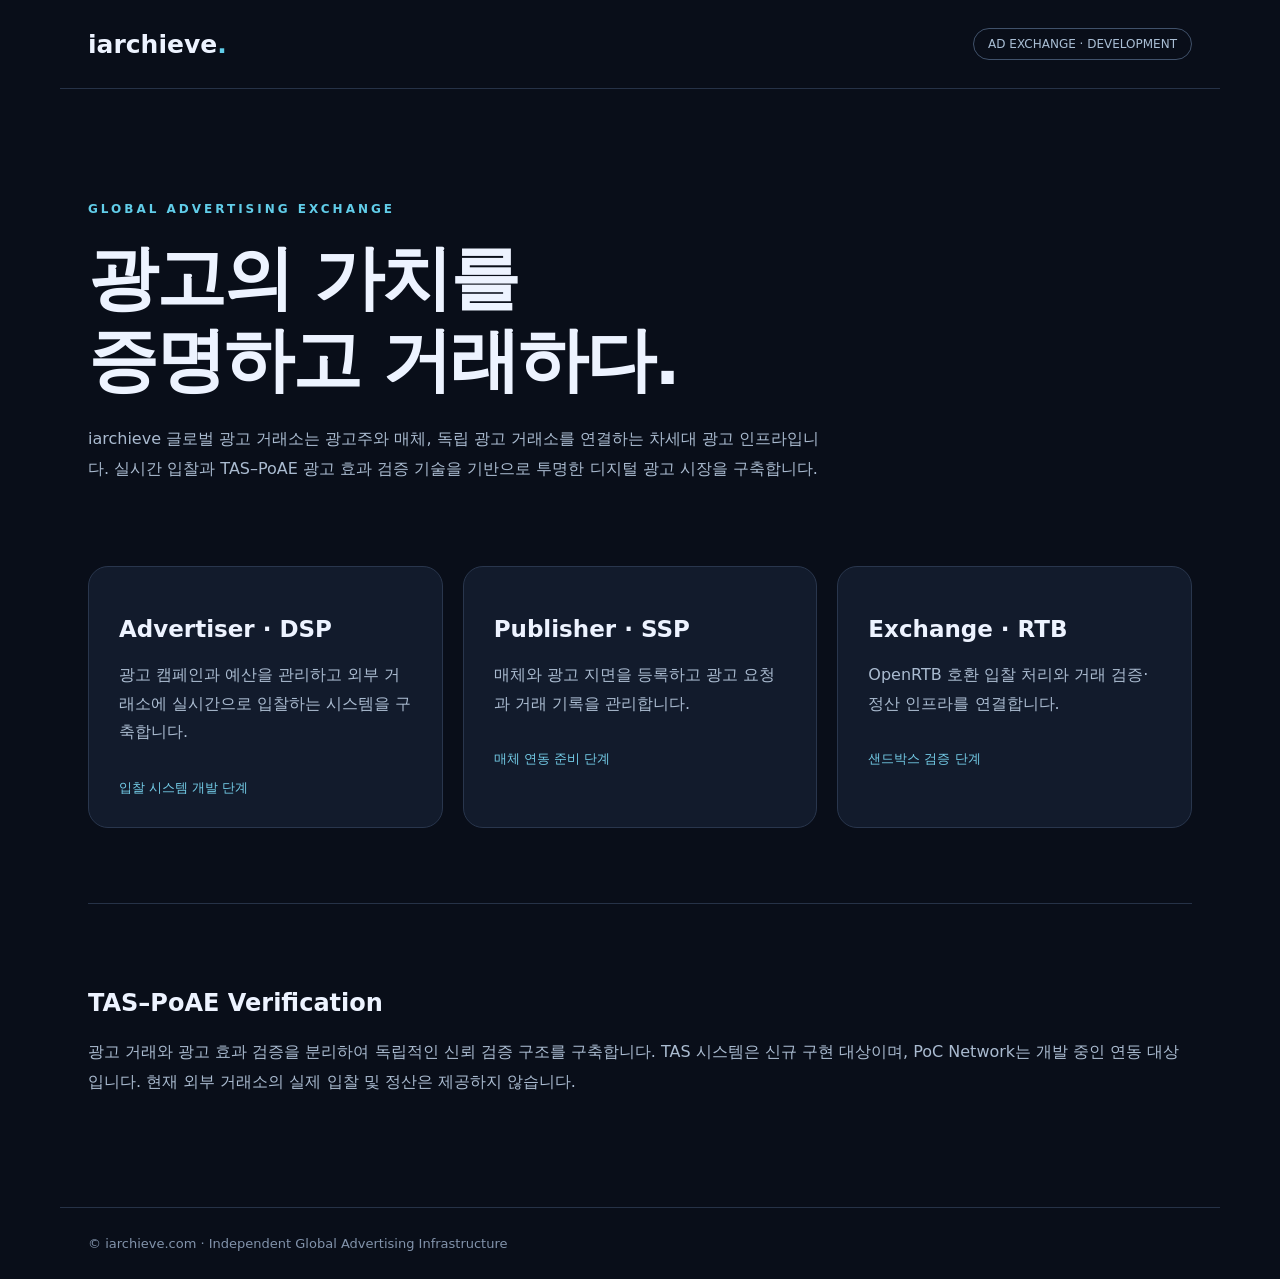
==== public/ads/index.html @ d8d56379 "feat: add iarchieve independent ad exchange portal" ====
<!doctype html>
<html lang="ko">
<head>
<meta charset="utf-8">
<meta name="viewport" content="width=device-width, initial-scale=1">
<meta name="description" content="iarchieve 독립 글로벌 광고 거래소">
<title>iarchieve | Global Ad Exchange</title>
<style>
:root {
  font-family: system-ui, "Malgun Gothic", sans-serif;
  color: #edf3ff;
  background: #090e19;
}
* { box-sizing: border-box; }
body { margin: 0; }
a { color: inherit; text-decoration: none; }
header, main, footer {
  max-width: 1160px;
  margin: auto;
  padding: 28px;
}
header {
  display: flex;
  justify-content: space-between;
  align-items: center;
  border-bottom: 1px solid #263247;
}
.logo { font-size: 25px; font-weight: 800; }
.logo span { color: #61cde9; }
.status {
  border: 1px solid #40516a;
  padding: 8px 14px;
  border-radius: 30px;
  color: #a9bed4;
  font-size: 12px;
}
.hero { padding: 85px 0 65px; }
.eyebrow {
  color: #61cde9;
  letter-spacing: 3px;
  font-size: 12px;
  font-weight: 700;
}
h1 {
  font-size: clamp(38px, 6vw, 70px);
  line-height: 1.17;
  letter-spacing: -2px;
  margin: 22px 0;
}
.description {
  max-width: 750px;
  color: #aabbd0;
  line-height: 1.9;
}
.grid {
  display: grid;
  grid-template-columns: repeat(3, 1fr);
  gap: 20px;
}
.card {
  padding: 30px;
  min-height: 250px;
  background: #121b2c;
  border: 1px solid #29364d;
  border-radius: 20px;
}
.card h2 { font-size: 23px; }
.card p { color: #aabbd0; line-height: 1.8; }
.tag {
  display: inline-block;
  margin-top: 16px;
  color: #74cde8;
  font-size: 13px;
}
.section {
  padding: 65px 0;
  border-top: 1px solid #263247;
  margin-top: 75px;
}
.section p { color: #aabbd0; line-height: 1.9; }
footer {
  color: #8293ab;
  border-top: 1px solid #263247;
  font-size: 13px;
}
@media (max-width: 760px) {
  .grid { grid-template-columns: 1fr; }
  .hero { padding: 45px 0; }
}
</style>
</head>
<body>
<header>
  <a class="logo" href="/">iarchieve<span>.</span></a>
  <div class="status">AD EXCHANGE · DEVELOPMENT</div>
</header>

<main>
  <section class="hero">
    <div class="eyebrow">GLOBAL ADVERTISING EXCHANGE</div>
    <h1>광고의 가치를<br>증명하고 거래하다.</h1>
    <p class="description">
      iarchieve 글로벌 광고 거래소는 광고주와 매체,
      독립 광고 거래소를 연결하는 차세대 광고 인프라입니다.
      실시간 입찰과 TAS–PoAE 광고 효과 검증 기술을 기반으로
      투명한 디지털 광고 시장을 구축합니다.
    </p>
  </section>

  <section class="grid">
    <article class="card">
      <h2>Advertiser · DSP</h2>
      <p>광고 캠페인과 예산을 관리하고 외부 거래소에
      실시간으로 입찰하는 시스템을 구축합니다.</p>
      <span class="tag">입찰 시스템 개발 단계</span>
    </article>

    <article class="card">
      <h2>Publisher · SSP</h2>
      <p>매체와 광고 지면을 등록하고
      광고 요청과 거래 기록을 관리합니다.</p>
      <span class="tag">매체 연동 준비 단계</span>
    </article>

    <article class="card">
      <h2>Exchange · RTB</h2>
      <p>OpenRTB 호환 입찰 처리와
      거래 검증·정산 인프라를 연결합니다.</p>
      <span class="tag">샌드박스 검증 단계</span>
    </article>
  </section>

  <section class="section">
    <h2>TAS–PoAE Verification</h2>
    <p>
      광고 거래와 광고 효과 검증을 분리하여
      독립적인 신뢰 검증 구조를 구축합니다.
      TAS 시스템은 신규 구현 대상이며,
      PoC Network는 개발 중인 연동 대상입니다.
      현재 외부 거래소의 실제 입찰 및 정산은 제공하지 않습니다.
    </p>
  </section>
</main>

<footer>
  © iarchieve.com · Independent Global Advertising Infrastructure
</footer>
</body>
</html>
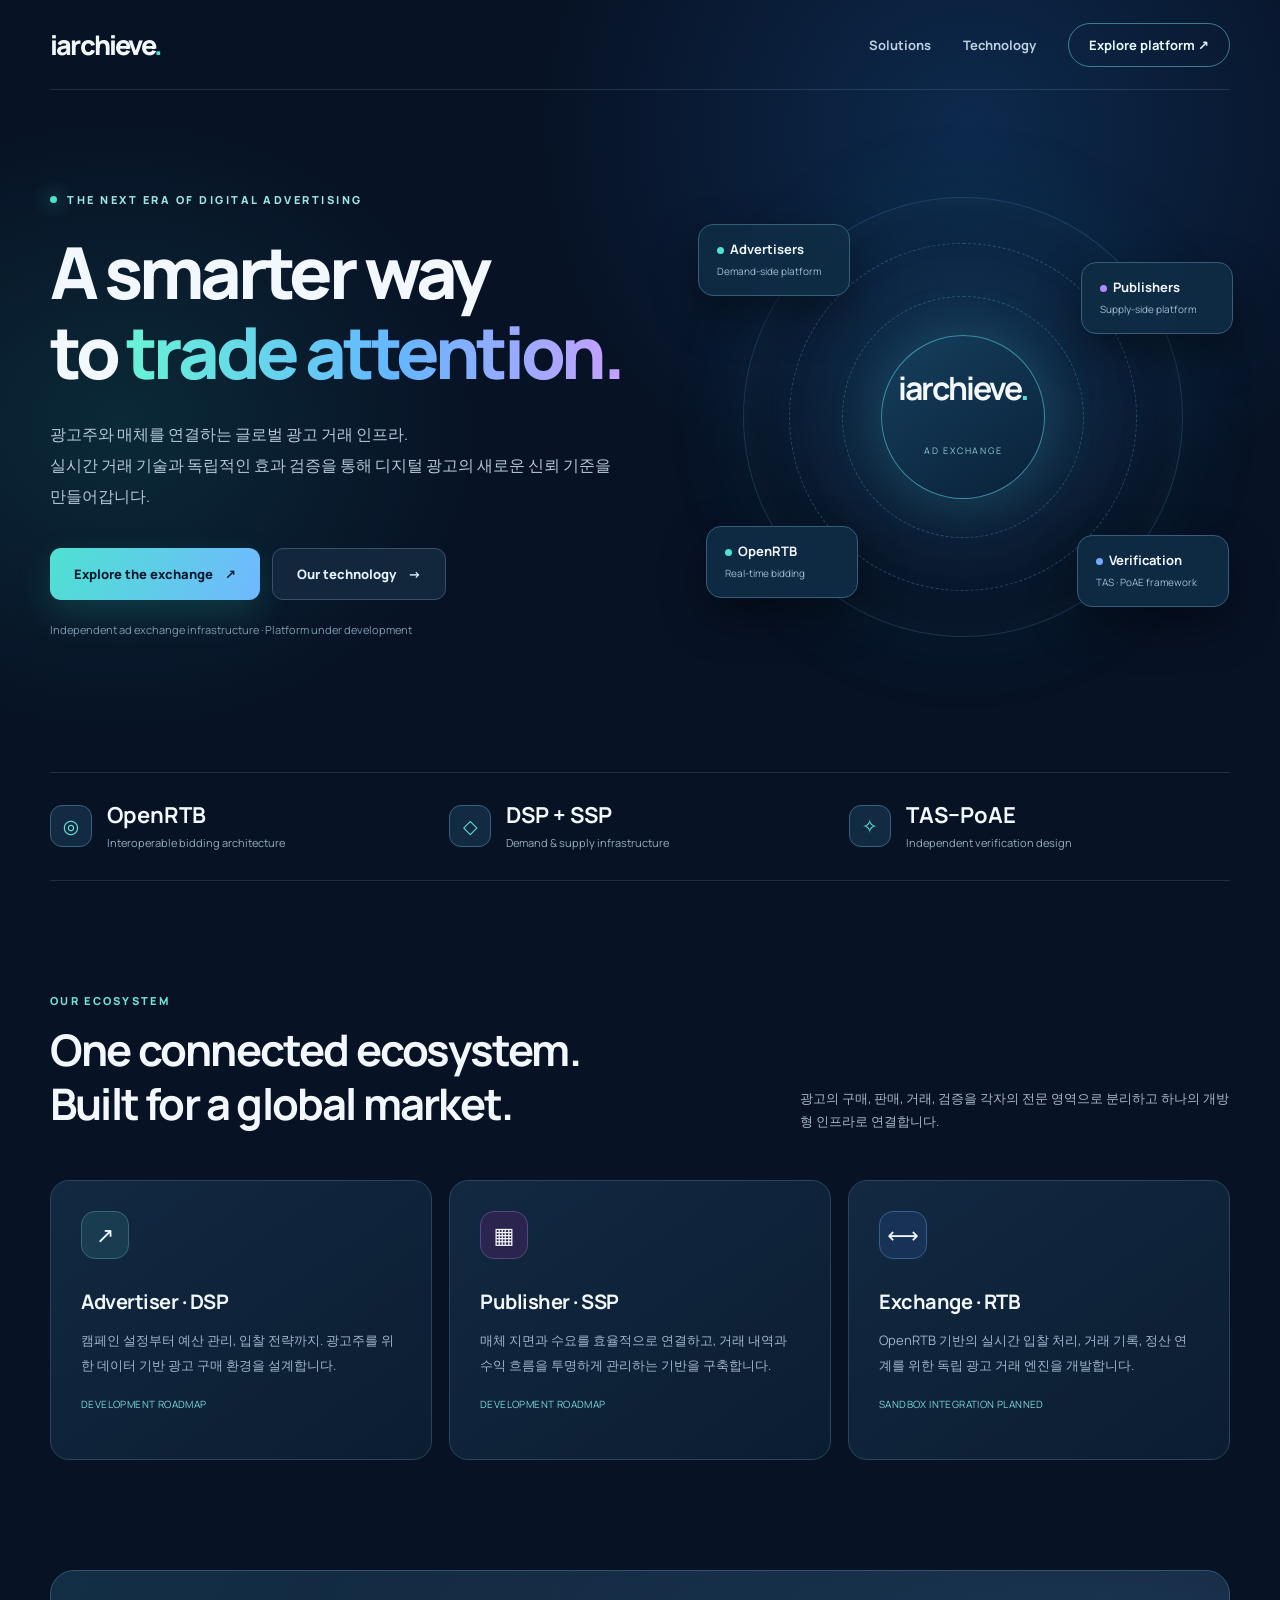
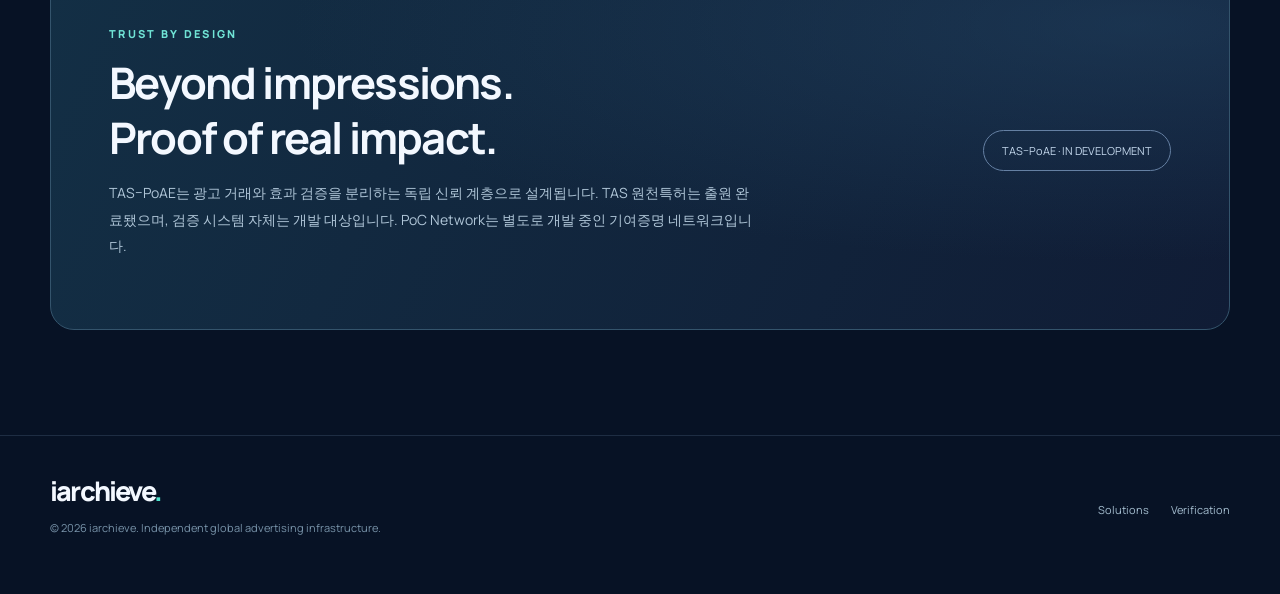
==== commit fc4dd104: "design: premium global advertising landing" ====
--- a/public/ads/index.html
+++ b/public/ads/index.html
@@ -1,149 +1,69 @@
 <!doctype html>
 <html lang="ko">
 <head>
-<meta charset="utf-8">
-<meta name="viewport" content="width=device-width, initial-scale=1">
-<meta name="description" content="iarchieve 독립 글로벌 광고 거래소">
-<title>iarchieve | Global Ad Exchange</title>
+<meta charset="utf-8"><meta name="viewport" content="width=device-width, initial-scale=1">
+<meta name="theme-color" content="#071225">
+<meta name="description" content="iarchieve — Independent global advertising exchange infrastructure.">
+<title>iarchieve — Global Advertising Exchange</title>
 <style>
-:root {
-  font-family: system-ui, "Malgun Gothic", sans-serif;
-  color: #edf3ff;
-  background: #090e19;
-}
-* { box-sizing: border-box; }
-body { margin: 0; }
-a { color: inherit; text-decoration: none; }
-header, main, footer {
-  max-width: 1160px;
-  margin: auto;
-  padding: 28px;
-}
-header {
-  display: flex;
-  justify-content: space-between;
-  align-items: center;
-  border-bottom: 1px solid #263247;
-}
-.logo { font-size: 25px; font-weight: 800; }
-.logo span { color: #61cde9; }
-.status {
-  border: 1px solid #40516a;
-  padding: 8px 14px;
-  border-radius: 30px;
-  color: #a9bed4;
-  font-size: 12px;
-}
-.hero { padding: 85px 0 65px; }
-.eyebrow {
-  color: #61cde9;
-  letter-spacing: 3px;
-  font-size: 12px;
-  font-weight: 700;
-}
-h1 {
-  font-size: clamp(38px, 6vw, 70px);
-  line-height: 1.17;
-  letter-spacing: -2px;
-  margin: 22px 0;
-}
-.description {
-  max-width: 750px;
-  color: #aabbd0;
-  line-height: 1.9;
-}
-.grid {
-  display: grid;
-  grid-template-columns: repeat(3, 1fr);
-  gap: 20px;
-}
-.card {
-  padding: 30px;
-  min-height: 250px;
-  background: #121b2c;
-  border: 1px solid #29364d;
-  border-radius: 20px;
-}
-.card h2 { font-size: 23px; }
-.card p { color: #aabbd0; line-height: 1.8; }
-.tag {
-  display: inline-block;
-  margin-top: 16px;
-  color: #74cde8;
-  font-size: 13px;
-}
-.section {
-  padding: 65px 0;
-  border-top: 1px solid #263247;
-  margin-top: 75px;
-}
-.section p { color: #aabbd0; line-height: 1.9; }
-footer {
-  color: #8293ab;
-  border-top: 1px solid #263247;
-  font-size: 13px;
-}
-@media (max-width: 760px) {
-  .grid { grid-template-columns: 1fr; }
-  .hero { padding: 45px 0; }
-}
+@import url('https://fonts.googleapis.com/css2?family=DM+Sans:wght@400;500;600;700;800&family=Manrope:wght@400;500;600;700;800&display=swap');
+:root{color-scheme:dark;--bg:#071225;--surface:#0e2038;--line:rgba(164,203,236,.15);--muted:#a8bed1;--white:#f3f8ff;--aqua:#4de3ce;--blue:#60a5fa;--violet:#b28aff;font-family:Manrope,'Malgun Gothic',system-ui,sans-serif}
+*{box-sizing:border-box}html{scroll-behavior:smooth}body{margin:0;background:var(--bg);color:var(--white);overflow-x:hidden}a{color:inherit;text-decoration:none}button{font:inherit}::selection{background:#4de3ce;color:#071225}
+.wrap{width:min(1180px,calc(100% - 48px));margin:auto}
+.bg{position:absolute;inset:0;pointer-events:none;overflow:hidden;z-index:-1}.bg:before{content:"";position:absolute;top:-320px;right:-160px;width:940px;height:900px;background:radial-gradient(ellipse,rgba(35,125,219,.22),transparent 65%)}.bg:after{content:"";position:absolute;top:100px;left:-260px;width:760px;height:650px;background:radial-gradient(ellipse,rgba(38,210,189,.12),transparent 67%)}
+nav{height:90px;display:flex;align-items:center;justify-content:space-between;border-bottom:1px solid var(--line)}.brand{font-size:27px;letter-spacing:-1.8px;font-weight:800}.brand i{color:var(--aqua);font-style:normal}.navlinks{display:flex;align-items:center;gap:32px;color:#bed0e1;font-size:13px;font-weight:700}.navlinks a:hover,.footerlinks a:hover{color:var(--aqua)}.nav-cta{padding:12px 20px;border:1px solid rgba(111,219,224,.5);border-radius:100px;color:#e8fffd!important}
+.hero{position:relative;min-height:680px;display:grid;grid-template-columns:1.08fr .92fr;align-items:center;gap:20px;padding:72px 0 100px}.eyebrow{display:inline-flex;align-items:center;gap:10px;color:#9ae7e4;font-size:11px;letter-spacing:2.5px;font-weight:800}.eyebrow:before{content:"";width:7px;height:7px;border-radius:50%;background:var(--aqua);box-shadow:0 0 18px var(--aqua)}h1{font-size:clamp(48px,5.6vw,78px);letter-spacing:-4.4px;line-height:1.12;margin:24px 0 26px;font-weight:800}h1 span{background:linear-gradient(90deg,#68f3d7 0%,#65b6ff 55%,#c7a0ff 100%);color:transparent;background-clip:text}.lead{font-size:16px;line-height:1.95;color:#b4c7d9;max-width:570px}.actions{display:flex;gap:12px;flex-wrap:wrap;margin-top:36px}.btn{display:inline-flex;align-items:center;justify-content:center;gap:12px;padding:16px 24px;border-radius:11px;font-weight:800;font-size:13px;transition:transform .2s,box-shadow .2s}.btn:hover{transform:translateY(-3px)}.primary{background:linear-gradient(115deg,#4ee1d1,#70b8ff);color:#071b30;box-shadow:0 14px 35px #32d1c52c}.secondary{border:1px solid #38516b;background:#12263c;color:#e4f4ff}.note{color:#7f9ab0;font-size:11px;margin-top:22px}
+.visual{height:510px;position:relative;display:grid;place-items:center}.orb{position:absolute;width:440px;height:440px;border:1px solid rgba(111,181,244,.2);border-radius:50%;background:radial-gradient(circle at 50% 50%,#225e8173,transparent 67%);box-shadow:inset 0 0 70px #46c5c214,0 0 90px #1a8ba418}.orb:before,.orb:after{content:"";position:absolute;border-radius:50%;border:1px dashed #6ab8dd4d;inset:45px;animation:spin 55s linear infinite}.orb:after{inset:98px;animation-direction:reverse;animation-duration:35s}.center{z-index:2;width:164px;height:164px;border-radius:50%;background:linear-gradient(145deg,#153f5d,#0a2139);border:1px solid #5ac7db99;box-shadow:0 0 55px #50c8d72e;display:grid;place-items:center;text-align:center}.center strong{font-size:32px;letter-spacing:-2px}.center small{display:block;color:#91cbd3;font-size:9px;letter-spacing:1.8px;margin-top:-37px}.node{position:absolute;z-index:3;border:1px solid #355e78;background:#102c46e8;border-radius:15px;padding:15px 18px;box-shadow:0 18px 45px #0006;min-width:152px;backdrop-filter:blur(12px)}.node b{display:block;font-size:13px}.node span{font-size:10px;color:#a1bbcf}.node .dot{display:inline-block;width:7px;height:7px;border-radius:50%;margin-right:6px;background:var(--aqua)}.n1{top:62px;left:2px}.n2{right:-3px;top:100px}.n3{bottom:74px;left:10px}.n4{right:1px;bottom:65px}.n2 .dot{background:#b28aff}.n4 .dot{background:#74aaff}
+.metrics{display:grid;grid-template-columns:repeat(3,1fr);border-top:1px solid var(--line);border-bottom:1px solid var(--line);padding:27px 0;gap:18px}.metric{display:flex;align-items:center;gap:15px}.metric b{font-size:22px;color:#f2faff}.metric span{font-size:11px;color:#92aec5;line-height:1.7}.metric-icon{width:42px;height:42px;display:grid;place-items:center;border-radius:12px;border:1px solid #36617a;background:#122b43;color:#6ae8d8;font-size:19px}
+section.block{padding:112px 0 20px}.kicker{font-size:11px;color:#70e4d6;font-weight:800;letter-spacing:2.3px}.sectionhead{display:flex;align-items:end;justify-content:space-between;gap:30px;margin-bottom:34px}.sectionhead h2,.verify h2{font-size:clamp(30px,3.4vw,44px);line-height:1.25;letter-spacing:-1.8px;margin:15px 0}.sectionhead p{max-width:430px;color:#a5b9cc;line-height:1.8;font-size:13px}
+.cards{display:grid;grid-template-columns:repeat(3,1fr);gap:17px}.card{background:linear-gradient(145deg,#122941,#0b1d31);border:1px solid #2b435b;border-radius:19px;padding:30px;min-height:280px;transition:transform .2s,border-color .2s}.card:hover{transform:translateY(-5px);border-color:#60c8d0}.symbol{width:48px;height:48px;border-radius:14px;background:#193c51;border:1px solid #356979;display:grid;place-items:center;font-size:22px;margin-bottom:29px}.card:nth-child(2) .symbol{background:#2a244e;border-color:#53497e}.card:nth-child(3) .symbol{background:#173254;border-color:#365d92}.card h3{font-size:20px;letter-spacing:-.5px;margin:0 0 12px}.card p{font-size:13px;color:#9fb5c9;line-height:1.9}.card small{color:#78d8d4;font-size:10px;letter-spacing:.4px}
+.verify{margin:90px 0 105px;border:1px solid #34546c;border-radius:24px;background:radial-gradient(ellipse at 92% 15%,#254b6b77,transparent 55%),linear-gradient(115deg,#132f45,#101c35);padding:55px 58px;display:flex;align-items:center;justify-content:space-between;gap:30px}.verify p{max-width:650px;font-size:14px;color:#afc5d7;line-height:1.9}.pill{display:inline-block;white-space:nowrap;border:1px solid #6580a3;padding:12px 18px;border-radius:30px;font-size:11px;color:#c4d8ed}
+footer{border-top:1px solid var(--line);padding:36px 0 48px}.footerinner{display:flex;justify-content:space-between;align-items:center;gap:20px}.footerinner p{font-size:11px;color:#7893a9}.footerlinks{display:flex;gap:22px;font-size:11px;color:#a5bed0}
+@keyframes spin{to{transform:rotate(360deg)}}@media(prefers-reduced-motion:reduce){*{animation:none!important;scroll-behavior:auto!important}}
+@media(max-width:980px){.hero{grid-template-columns:1fr;padding:70px 0 40px}.visual{height:440px}.n2,.n4{right:4%}.n1,.n3{left:4%}.sectionhead{display:block}.verify{padding:36px;display:block}.pill{margin-top:15px}}
+@media(max-width:650px){.wrap{width:min(100% - 32px,1180px)}nav{height:74px}.navlinks{gap:14px}.navlinks a:not(.nav-cta){display:none}.nav-cta{padding:10px 13px}.hero{padding:55px 0 15px}h1{letter-spacing:-2.7px}.visual{height:340px;transform:scale(.85);margin:-10px -20px}.orb{width:320px;height:320px}.center{width:130px;height:130px}.center strong{font-size:26px}.node{min-width:125px;padding:11px}.n1{top:6px;left:-5px}.n2{top:38px;right:-5px}.n3{bottom:16px;left:-8px}.n4{bottom:30px;right:-8px}.metrics{grid-template-columns:1fr}.cards{grid-template-columns:1fr}section.block{padding-top:75px}.verify{margin:70px 0}.footerinner{align-items:start;flex-direction:column}}
 </style>
 </head>
 <body>
-<header>
-  <a class="logo" href="/">iarchieve<span>.</span></a>
-  <div class="status">AD EXCHANGE · DEVELOPMENT</div>
-</header>
-
+<div class="bg" aria-hidden="true"></div>
+<div class="wrap">
+<nav aria-label="주 메뉴">
+<a class="brand" href="/">iarchieve<i>.</i></a>
+<div class="navlinks"><a href="#solutions">Solutions</a><a href="#trust">Technology</a><a class="nav-cta" href="#solutions">Explore platform ↗</a></div>
+</nav>
 <main>
-  <section class="hero">
-    <div class="eyebrow">GLOBAL ADVERTISING EXCHANGE</div>
-    <h1>광고의 가치를<br>증명하고 거래하다.</h1>
-    <p class="description">
-      iarchieve 글로벌 광고 거래소는 광고주와 매체,
-      독립 광고 거래소를 연결하는 차세대 광고 인프라입니다.
-      실시간 입찰과 TAS–PoAE 광고 효과 검증 기술을 기반으로
-      투명한 디지털 광고 시장을 구축합니다.
-    </p>
-  </section>
-
-  <section class="grid">
-    <article class="card">
-      <h2>Advertiser · DSP</h2>
-      <p>광고 캠페인과 예산을 관리하고 외부 거래소에
-      실시간으로 입찰하는 시스템을 구축합니다.</p>
-      <span class="tag">입찰 시스템 개발 단계</span>
-    </article>
-
-    <article class="card">
-      <h2>Publisher · SSP</h2>
-      <p>매체와 광고 지면을 등록하고
-      광고 요청과 거래 기록을 관리합니다.</p>
-      <span class="tag">매체 연동 준비 단계</span>
-    </article>
-
-    <article class="card">
-      <h2>Exchange · RTB</h2>
-      <p>OpenRTB 호환 입찰 처리와
-      거래 검증·정산 인프라를 연결합니다.</p>
-      <span class="tag">샌드박스 검증 단계</span>
-    </article>
-  </section>
-
-  <section class="section">
-    <h2>TAS–PoAE Verification</h2>
-    <p>
-      광고 거래와 광고 효과 검증을 분리하여
-      독립적인 신뢰 검증 구조를 구축합니다.
-      TAS 시스템은 신규 구현 대상이며,
-      PoC Network는 개발 중인 연동 대상입니다.
-      현재 외부 거래소의 실제 입찰 및 정산은 제공하지 않습니다.
-    </p>
-  </section>
+<section class="hero" aria-labelledby="headline">
+<div>
+<div class="eyebrow">THE NEXT ERA OF DIGITAL ADVERTISING</div>
+<h1 id="headline">A smarter way<br>to <span>trade attention.</span></h1>
+<p class="lead">광고주와 매체를 연결하는 글로벌 광고 거래 인프라.<br>실시간 거래 기술과 독립적인 효과 검증을 통해 디지털 광고의 새로운 신뢰 기준을 만들어갑니다.</p>
+<div class="actions"><a class="btn primary" href="#solutions">Explore the exchange <span aria-hidden="true">↗</span></a><a class="btn secondary" href="#trust">Our technology <span aria-hidden="true">→</span></a></div>
+<p class="note">Independent ad exchange infrastructure · Platform under development</p>
+</div>
+<div class="visual" role="img" aria-label="광고주, 매체, 거래소, 검증 시스템을 연결하는 글로벌 광고 네트워크 개념도">
+<div class="orb"></div><div class="center"><strong>iarchieve<span style="color:#4de3ce">.</span></strong><small>AD EXCHANGE</small></div>
+<div class="node n1"><b><i class="dot"></i>Advertisers</b><span>Demand-side platform</span></div>
+<div class="node n2"><b><i class="dot"></i>Publishers</b><span>Supply-side platform</span></div>
+<div class="node n3"><b><i class="dot"></i>OpenRTB</b><span>Real-time bidding</span></div>
+<div class="node n4"><b><i class="dot"></i>Verification</b><span>TAS · PoAE framework</span></div>
+</div>
+</section>
+<div class="metrics" aria-label="플랫폼 기술 방향">
+<div class="metric"><div class="metric-icon">◎</div><div><b>OpenRTB</b><br><span>Interoperable bidding architecture</span></div></div>
+<div class="metric"><div class="metric-icon">◇</div><div><b>DSP + SSP</b><br><span>Demand & supply infrastructure</span></div></div>
+<div class="metric"><div class="metric-icon">✧</div><div><b>TAS–PoAE</b><br><span>Independent verification design</span></div></div>
+</div>
+<section class="block" id="solutions">
+<div class="kicker">OUR ECOSYSTEM</div>
+<div class="sectionhead"><h2>One connected ecosystem.<br>Built for a global market.</h2><p>광고의 구매, 판매, 거래, 검증을 각자의 전문 영역으로 분리하고 하나의 개방형 인프라로 연결합니다.</p></div>
+<div class="cards">
+<article class="card"><div class="symbol" aria-hidden="true">↗</div><h3>Advertiser · DSP</h3><p>캠페인 설정부터 예산 관리, 입찰 전략까지. 광고주를 위한 데이터 기반 광고 구매 환경을 설계합니다.</p><small>DEVELOPMENT ROADMAP</small></article>
+<article class="card"><div class="symbol" aria-hidden="true">▦</div><h3>Publisher · SSP</h3><p>매체 지면과 수요를 효율적으로 연결하고, 거래 내역과 수익 흐름을 투명하게 관리하는 기반을 구축합니다.</p><small>DEVELOPMENT ROADMAP</small></article>
+<article class="card"><div class="symbol" aria-hidden="true">⟷</div><h3>Exchange · RTB</h3><p>OpenRTB 기반의 실시간 입찰 처리, 거래 기록, 정산 연계를 위한 독립 광고 거래 엔진을 개발합니다.</p><small>SANDBOX INTEGRATION PLANNED</small></article>
+</div>
+</section>
+<section class="verify" id="trust"><div><div class="kicker">TRUST BY DESIGN</div><h2>Beyond impressions.<br>Proof of real impact.</h2><p>TAS–PoAE는 광고 거래와 효과 검증을 분리하는 독립 신뢰 계층으로 설계됩니다. TAS 원천특허는 출원 완료됐으며, 검증 시스템 자체는 개발 대상입니다. PoC Network는 별도로 개발 중인 기여증명 네트워크입니다.</p></div><div class="pill">TAS–PoAE · IN DEVELOPMENT</div></section>
 </main>
-
-<footer>
-  © iarchieve.com · Independent Global Advertising Infrastructure
-</footer>
-</body>
-</html>
+</div>
+<footer><div class="wrap footerinner"><div><a class="brand" href="/">iarchieve<i>.</i></a><p>© 2026 iarchieve. Independent global advertising infrastructure.</p></div><div class="footerlinks"><a href="#solutions">Solutions</a><a href="#trust">Verification</a></div></div></footer>
+</body></html>
